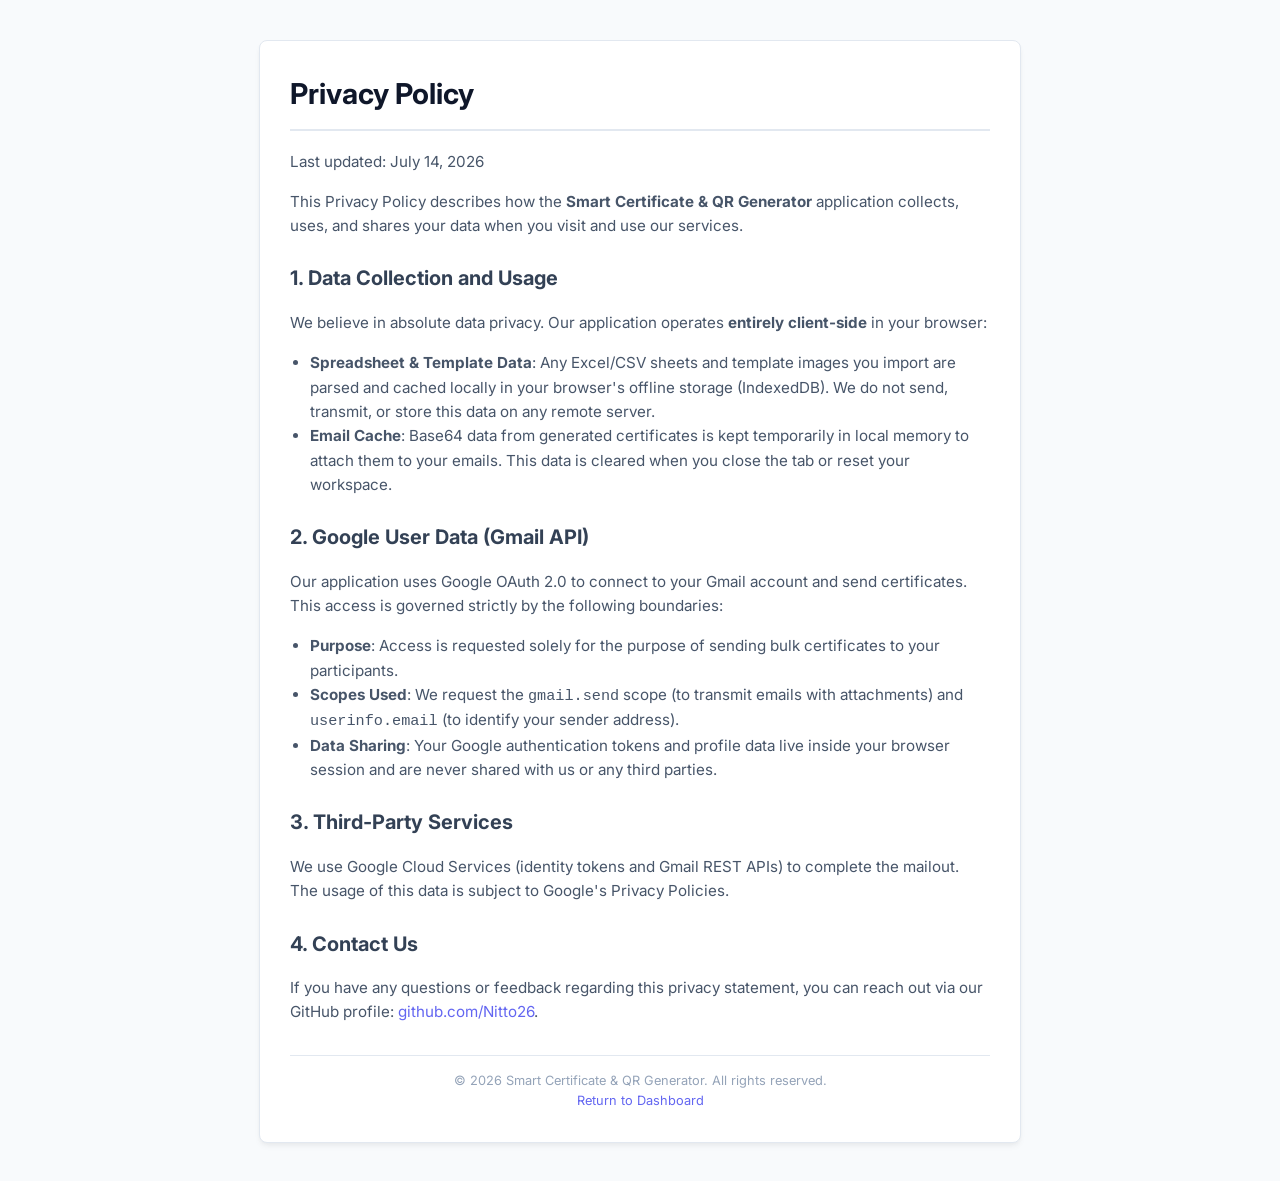
==== privacy.html @ bded1d9e "privacy file added" ====
<!DOCTYPE html>
<html lang="en">
<head>
    <meta charset="UTF-8">
    <meta name="viewport" content="width=device-width, initial-scale=1.0">
    <title>Privacy Policy - Smart Certificate & QR Generator</title>
    <link href="https://fonts.googleapis.com/css2?family=Inter:wght@400;500;600;700&display=swap" rel="stylesheet">
    <style>
        body {
            font-family: 'Inter', sans-serif;
            background: #f8fafc;
            color: #1e293b;
            line-height: 1.6;
            margin: 0;
            padding: 40px 20px;
        }
        .container {
            max-width: 700px;
            margin: 0 auto;
            background: #ffffff;
            padding: 30px;
            border-radius: 8px;
            box-shadow: 0 4px 6px -1px rgba(0, 0, 0, 0.05), 0 2px 4px -1px rgba(0, 0, 0, 0.03);
            border: 1px solid #e2e8f0;
        }
        h1 {
            font-size: 1.8rem;
            color: #0f172a;
            margin-top: 0;
            border-bottom: 2px solid #e2e8f0;
            padding-bottom: 12px;
        }
        h2 {
            font-size: 1.25rem;
            color: #334155;
            margin-top: 24px;
        }
        p, li {
            font-size: 0.95rem;
            color: #475569;
        }
        ul {
            padding-left: 20px;
        }
        .footer {
            margin-top: 30px;
            border-top: 1px solid #e2e8f0;
            padding-top: 15px;
            text-align: center;
            font-size: 0.8rem;
            color: #94a3b8;
        }
        a {
            color: #6366f1;
            text-decoration: none;
        }
        a:hover {
            text-decoration: underline;
        }
    </style>
</head>
<body>
    <div class="container">
        <h1>Privacy Policy</h1>
        <p>Last updated: July 14, 2026</p>
        
        <p>This Privacy Policy describes how the <strong>Smart Certificate & QR Generator</strong> application collects, uses, and shares your data when you visit and use our services.</p>
        
        <h2>1. Data Collection and Usage</h2>
        <p>We believe in absolute data privacy. Our application operates <strong>entirely client-side</strong> in your browser:</p>
        <ul>
            <li><strong>Spreadsheet & Template Data</strong>: Any Excel/CSV sheets and template images you import are parsed and cached locally in your browser's offline storage (IndexedDB). We do not send, transmit, or store this data on any remote server.</li>
            <li><strong>Email Cache</strong>: Base64 data from generated certificates is kept temporarily in local memory to attach them to your emails. This data is cleared when you close the tab or reset your workspace.</li>
        </ul>

        <h2>2. Google User Data (Gmail API)</h2>
        <p>Our application uses Google OAuth 2.0 to connect to your Gmail account and send certificates. This access is governed strictly by the following boundaries:</p>
        <ul>
            <li><strong>Purpose</strong>: Access is requested solely for the purpose of sending bulk certificates to your participants.</li>
            <li><strong>Scopes Used</strong>: We request the <code>gmail.send</code> scope (to transmit emails with attachments) and <code>userinfo.email</code> (to identify your sender address).</li>
            <li><strong>Data Sharing</strong>: Your Google authentication tokens and profile data live inside your browser session and are never shared with us or any third parties.</li>
        </ul>

        <h2>3. Third-Party Services</h2>
        <p>We use Google Cloud Services (identity tokens and Gmail REST APIs) to complete the mailout. The usage of this data is subject to Google's Privacy Policies.</p>

        <h2>4. Contact Us</h2>
        <p>If you have any questions or feedback regarding this privacy statement, you can reach out via our GitHub profile: <a href="https://github.com/Nitto26" target="_blank">github.com/Nitto26</a>.</p>

        <div class="footer">
            &copy; 2026 Smart Certificate & QR Generator. All rights reserved.<br>
            <a href="index.html">Return to Dashboard</a>
        </div>
    </div>
</body>
</html>
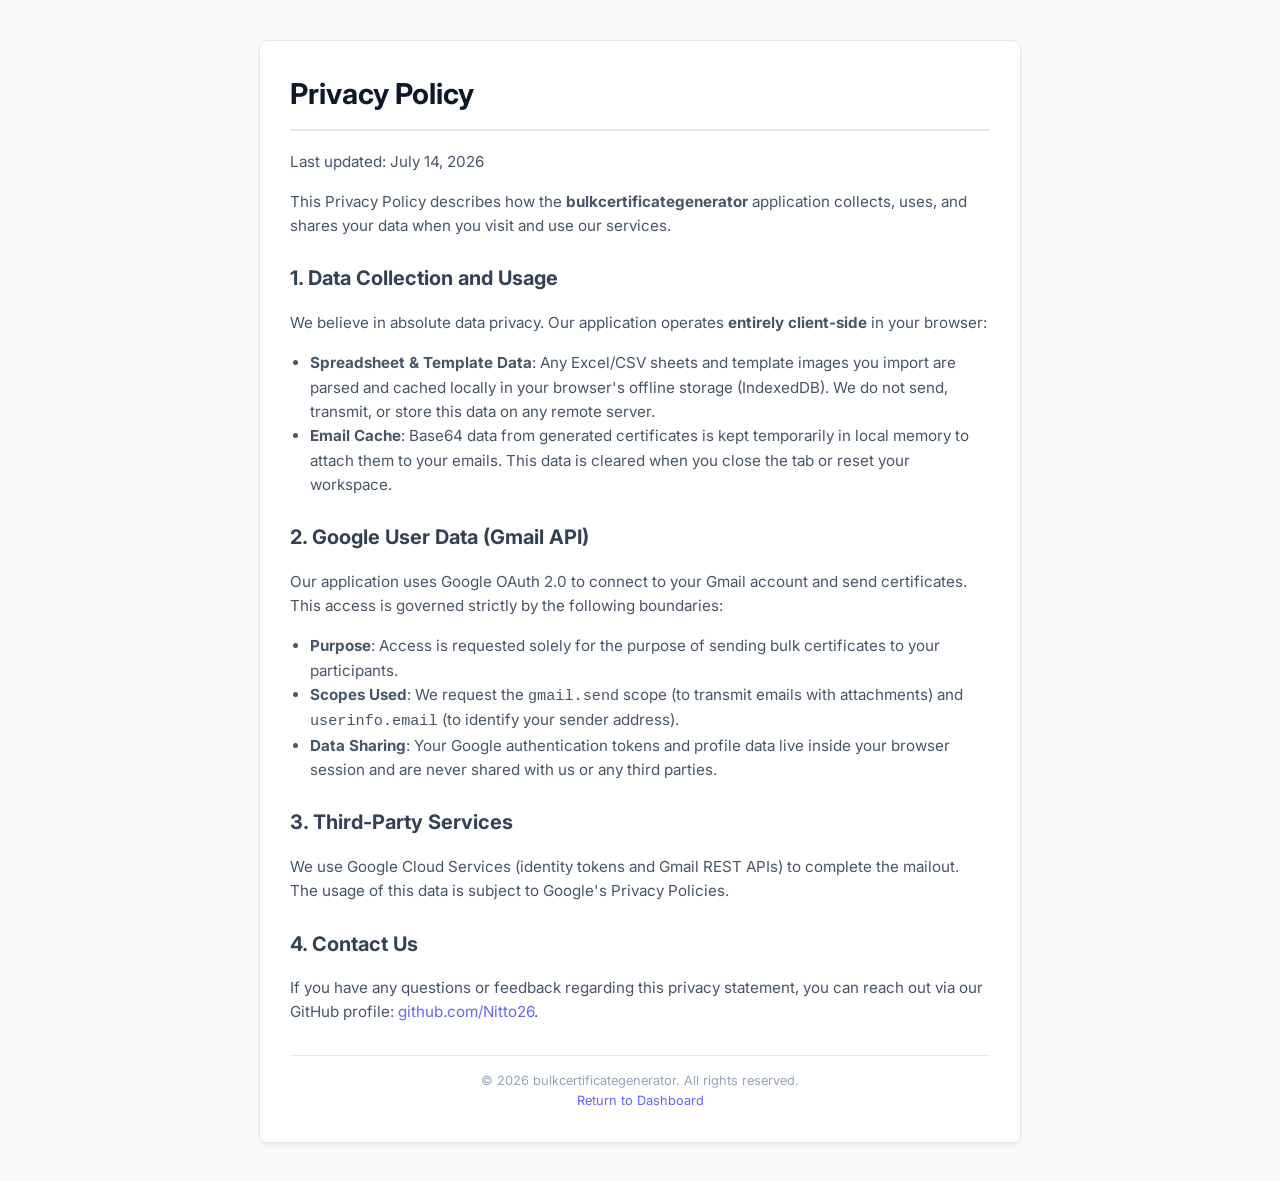
==== commit c317e2e4: "name changed" ====
--- a/privacy.html
+++ b/privacy.html
@@ -3,7 +3,7 @@
 <head>
     <meta charset="UTF-8">
     <meta name="viewport" content="width=device-width, initial-scale=1.0">
-    <title>Privacy Policy - Smart Certificate & QR Generator</title>
+    <title>Privacy Policy - bulkcertificategenerator</title>
     <link href="https://fonts.googleapis.com/css2?family=Inter:wght@400;500;600;700&display=swap" rel="stylesheet">
     <style>
         body {
@@ -64,7 +64,7 @@
         <h1>Privacy Policy</h1>
         <p>Last updated: July 14, 2026</p>
         
-        <p>This Privacy Policy describes how the <strong>Smart Certificate & QR Generator</strong> application collects, uses, and shares your data when you visit and use our services.</p>
+        <p>This Privacy Policy describes how the <strong>bulkcertificategenerator</strong> application collects, uses, and shares your data when you visit and use our services.</p>
         
         <h2>1. Data Collection and Usage</h2>
         <p>We believe in absolute data privacy. Our application operates <strong>entirely client-side</strong> in your browser:</p>
@@ -88,7 +88,7 @@
         <p>If you have any questions or feedback regarding this privacy statement, you can reach out via our GitHub profile: <a href="https://github.com/Nitto26" target="_blank">github.com/Nitto26</a>.</p>
 
         <div class="footer">
-            &copy; 2026 Smart Certificate & QR Generator. All rights reserved.<br>
+            &copy; 2026 bulkcertificategenerator. All rights reserved.<br>
             <a href="index.html">Return to Dashboard</a>
         </div>
     </div>
